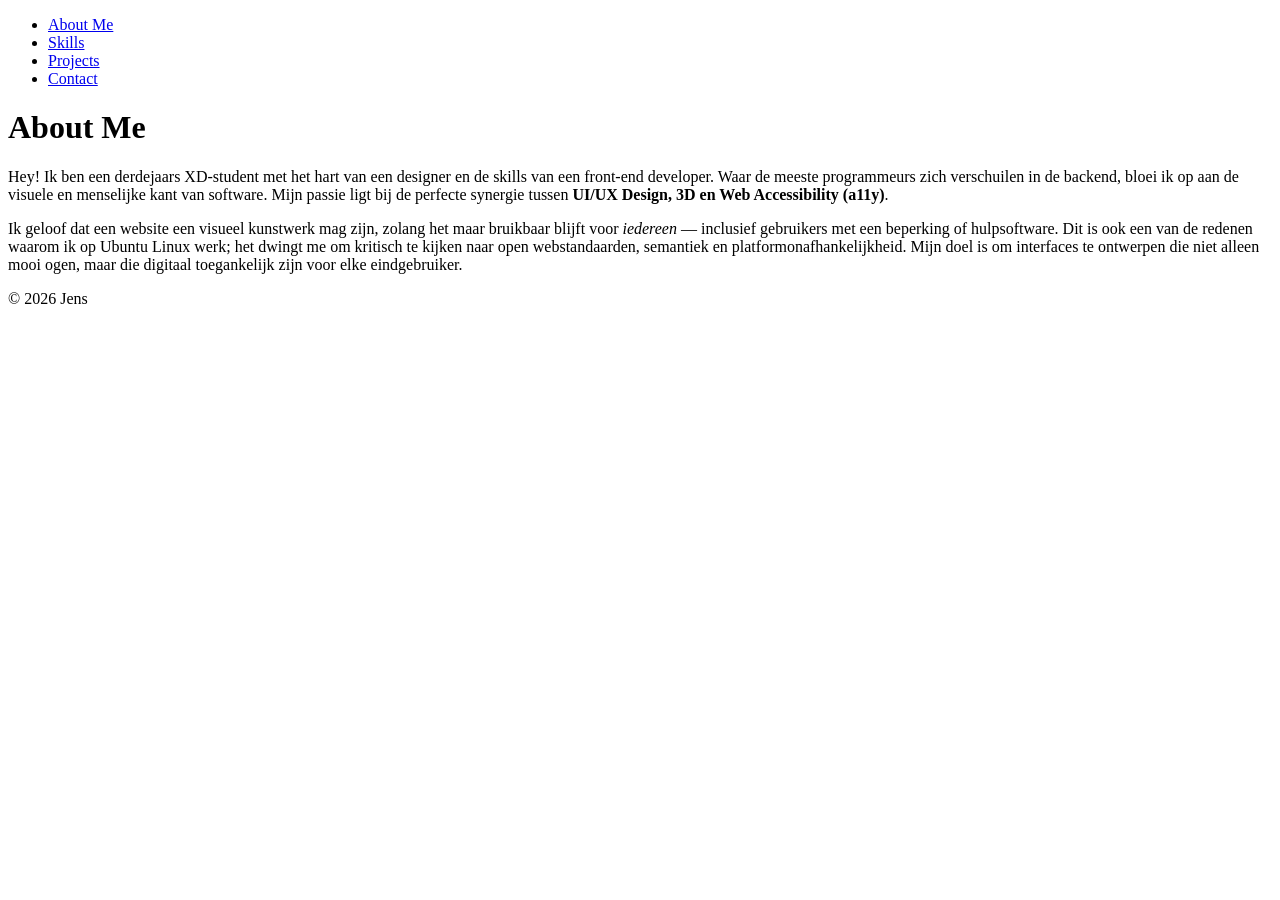
==== index.html @ 23f891c4 "initial commit with basic text content" ====
<!DOCTYPE html>
<html lang="en">
<head>
    <meta charset="UTF-8">
    <meta name="viewport" content="width=device-width, initial-scale=1.0">
    <title>My Portfolio | About Me</title>
</head>
<body>

    <nav>
        <ul>
            <li><a href="index.html">About Me</a></li>
            <li><a href="skills.html">Skills</a></li>
            <li><a href="projects.html">Projects</a></li>
            <li><a href="contact.html">Contact</a></li>
        </ul>
    </nav>

    <main>
        <h1>About Me</h1>
        <p>Hey! Ik ben een derdejaars XD-student met het hart van een designer en de skills van een front-end developer. Waar de meeste programmeurs zich verschuilen in de backend, bloei ik op aan de visuele en menselijke kant van software. Mijn passie ligt bij de perfecte synergie tussen <strong>UI/UX Design, 3D en Web Accessibility (a11y)</strong>.</p>
        
        <p>Ik geloof dat een website een visueel kunstwerk mag zijn, zolang het maar bruikbaar blijft voor <em>iedereen</em> — inclusief gebruikers met een beperking of hulpsoftware. Dit is ook een van de redenen waarom ik op Ubuntu Linux werk; het dwingt me om kritisch te kijken naar open webstandaarden, semantiek en platformonafhankelijkheid. Mijn doel is om interfaces te ontwerpen die niet alleen mooi ogen, maar die digitaal toegankelijk zijn voor elke eindgebruiker.</p>
    </main>

    <footer>
        <p>&copy; 2026 Jens</p>
    </footer>

</body>
</html>
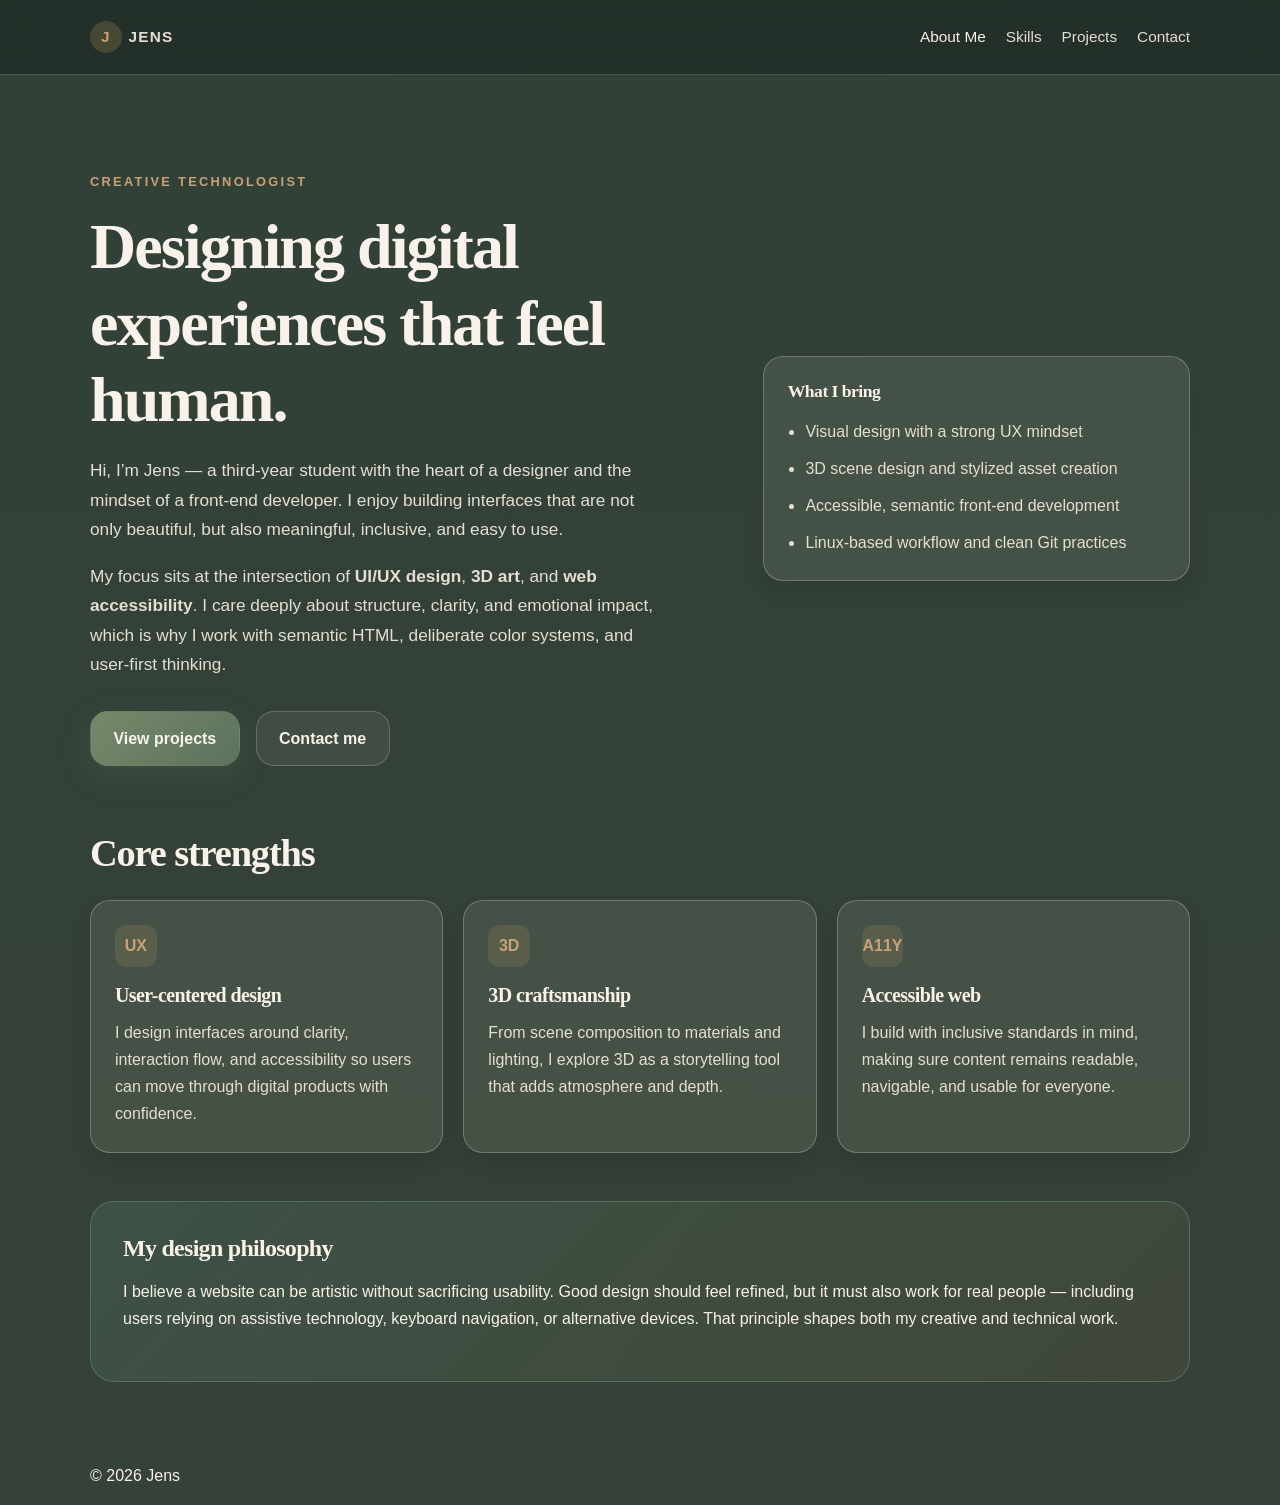
==== commit d2671d23: "feat: enhance portfolio with new layout, styles, and project details" ====
--- a/index.html
+++ b/index.html
@@ -3,29 +3,82 @@
 <head>
     <meta charset="UTF-8">
     <meta name="viewport" content="width=device-width, initial-scale=1.0">
+    <meta name="description" content="Portfolio of Jens, a third-year digital design student focusing on UI/UX, 3D art, and accessible front-end development.">
     <title>My Portfolio | About Me</title>
+    <link rel="stylesheet" href="styles.css">
 </head>
 <body>
+    <header class="site-header">
+        <div class="container site-nav">
+            <a href="index.html" class="brand"><span>J</span>Jens</a>
+            <nav aria-label="Main navigation">
+                <ul>
+                    <li><a href="index.html" aria-current="page">About Me</a></li>
+                    <li><a href="skills.html">Skills</a></li>
+                    <li><a href="projects.html">Projects</a></li>
+                    <li><a href="contact.html">Contact</a></li>
+                </ul>
+            </nav>
+        </div>
+    </header>
 
-    <nav>
-        <ul>
-            <li><a href="index.html">About Me</a></li>
-            <li><a href="skills.html">Skills</a></li>
-            <li><a href="projects.html">Projects</a></li>
-            <li><a href="contact.html">Contact</a></li>
-        </ul>
-    </nav>
+    <main class="container">
+        <section class="hero" aria-labelledby="about-title">
+            <div class="hero-copy">
+                <p class="eyebrow">Creative technologist</p>
+                <h1 id="about-title">Designing digital experiences that feel human.</h1>
+                <p>Hi, I’m Jens — a third-year student with the heart of a designer and the mindset of a front-end developer. I enjoy building interfaces that are not only beautiful, but also meaningful, inclusive, and easy to use.</p>
+                <p>My focus sits at the intersection of <strong>UI/UX design</strong>, <strong>3D art</strong>, and <strong>web accessibility</strong>. I care deeply about structure, clarity, and emotional impact, which is why I work with semantic HTML, deliberate color systems, and user-first thinking.</p>
+                <div class="cta-row">
+                    <a class="button primary" href="projects.html">View projects</a>
+                    <a class="button secondary" href="contact.html">Contact me</a>
+                </div>
+            </div>
 
-    <main>
-        <h1>About Me</h1>
-        <p>Hey! Ik ben een derdejaars XD-student met het hart van een designer en de skills van een front-end developer. Waar de meeste programmeurs zich verschuilen in de backend, bloei ik op aan de visuele en menselijke kant van software. Mijn passie ligt bij de perfecte synergie tussen <strong>UI/UX Design, 3D en Web Accessibility (a11y)</strong>.</p>
-        
-        <p>Ik geloof dat een website een visueel kunstwerk mag zijn, zolang het maar bruikbaar blijft voor <em>iedereen</em> — inclusief gebruikers met een beperking of hulpsoftware. Dit is ook een van de redenen waarom ik op Ubuntu Linux werk; het dwingt me om kritisch te kijken naar open webstandaarden, semantiek en platformonafhankelijkheid. Mijn doel is om interfaces te ontwerpen die niet alleen mooi ogen, maar die digitaal toegankelijk zijn voor elke eindgebruiker.</p>
+            <aside class="hero-card" aria-label="Profile overview">
+                <h2>What I bring</h2>
+                <ul>
+                    <li>Visual design with a strong UX mindset</li>
+                    <li>3D scene design and stylized asset creation</li>
+                    <li>Accessible, semantic front-end development</li>
+                    <li>Linux-based workflow and clean Git practices</li>
+                </ul>
+            </aside>
+        </section>
+
+        <section class="section" aria-labelledby="strengths-title">
+            <div class="section-heading">
+                <h2 id="strengths-title">Core strengths</h2>
+            </div>
+            <div class="grid-3">
+                <article class="card">
+                    <div class="icon">UX</div>
+                    <h3>User-centered design</h3>
+                    <p>I design interfaces around clarity, interaction flow, and accessibility so users can move through digital products with confidence.</p>
+                </article>
+
+                <article class="card">
+                    <div class="icon">3D</div>
+                    <h3>3D craftsmanship</h3>
+                    <p>From scene composition to materials and lighting, I explore 3D as a storytelling tool that adds atmosphere and depth.</p>
+                </article>
+
+                <article class="card">
+                    <div class="icon">A11Y</div>
+                    <h3>Accessible web</h3>
+                    <p>I build with inclusive standards in mind, making sure content remains readable, navigable, and usable for everyone.</p>
+                </article>
+            </div>
+        </section>
+
+        <section class="highlight-band" aria-labelledby="philosophy-title">
+            <h2 id="philosophy-title">My design philosophy</h2>
+            <p>I believe a website can be artistic without sacrificing usability. Good design should feel refined, but it must also work for real people — including users relying on assistive technology, keyboard navigation, or alternative devices. That principle shapes both my creative and technical work.</p>
+        </section>
     </main>
 
-    <footer>
+    <footer class="container">
         <p>&copy; 2026 Jens</p>
     </footer>
-
 </body>
 </html>
--- a/styles.css
+++ b/styles.css
@@ -0,0 +1,490 @@
+:root {
+  --bg: #2a3b31;
+  --bg-soft: #3a4d41;
+  --panel: #f5ebdc;
+  --panel-alt: #e8dcc0;
+  --text: #f8f2ea;
+  --muted: #e5ded2;
+  --accent: #75896a;
+  --accent-strong: #5d725d;
+  --gold: #c6a276;
+  --green: #8da07a;
+  --border: rgba(255, 248, 240, 0.14);
+  --shadow: 0 12px 24px rgba(22, 29, 23, 0.22);
+}
+
+* {
+  box-sizing: border-box;
+}
+
+html {
+  scroll-behavior: smooth;
+}
+
+body {
+  margin: 0;
+  font-family: "Segoe UI", Tahoma, Geneva, Verdana, sans-serif;
+  background:
+    linear-gradient(180deg, rgba(42, 59, 49, 0.97), rgba(50, 61, 52, 0.98)),
+    radial-gradient(circle at top, rgba(198, 162, 118, 0.08), transparent 35%),
+    repeating-linear-gradient(
+      0deg,
+      rgba(255, 255, 255, 0.02),
+      rgba(255, 255, 255, 0.02) 1px,
+      transparent 1px,
+      transparent 4px
+    );
+  color: var(--text);
+  line-height: 1.7;
+}
+
+a {
+  color: inherit;
+  text-decoration: none;
+}
+
+img {
+  max-width: 100%;
+  display: block;
+}
+
+.container {
+  width: min(1100px, calc(100% - 2rem));
+  margin: 0 auto;
+}
+
+.site-header {
+  position: sticky;
+  top: 0;
+  z-index: 20;
+  backdrop-filter: blur(12px);
+  background: rgba(33, 46, 39, 0.82);
+  border-bottom: 1px solid rgba(214, 199, 176, 0.22);
+}
+
+.site-nav {
+  display: flex;
+  align-items: center;
+  justify-content: space-between;
+  gap: 1rem;
+  min-height: 74px;
+}
+
+.brand {
+  font-size: 1.2rem;
+  font-weight: 700;
+  letter-spacing: 0.08em;
+  text-transform: uppercase;
+  color: var(--gold);
+}
+
+.brand span {
+  display: inline-flex;
+  align-items: center;
+  justify-content: center;
+  width: 2rem;
+  height: 2rem;
+  margin-right: 0.4rem;
+  border-radius: 50%;
+  background: rgba(229, 184, 105, 0.18);
+  color: var(--gold);
+}
+
+.site-nav ul {
+  display: flex;
+  list-style: none;
+  gap: 1.25rem;
+  padding: 0;
+  margin: 0;
+}
+
+.site-nav a {
+  color: var(--muted);
+  font-size: 0.96rem;
+  transition: color 0.2s ease;
+}
+
+.site-nav a:hover,
+.site-nav a:focus-visible,
+.site-nav a[aria-current="page"] {
+  color: var(--text);
+}
+
+main {
+  padding: 2rem 0 4rem;
+}
+
+.hero {
+  display: grid;
+  grid-template-columns: 1.2fr 0.8fr;
+  gap: 2rem;
+  align-items: center;
+  padding: 4rem 0 2rem;
+}
+
+.eyebrow {
+  margin: 0 0 1rem;
+  font-size: 0.8rem;
+  letter-spacing: 0.18em;
+  text-transform: uppercase;
+  color: var(--gold);
+  font-weight: 700;
+}
+
+h1, h2, h3 {
+  line-height: 1.2;
+  margin-top: 0;
+  font-family: Georgia, "Times New Roman", serif;
+  letter-spacing: -0.03em;
+}
+
+h1 {
+  font-size: clamp(2.6rem, 5vw, 4.4rem);
+  margin-bottom: 1rem;
+}
+
+.hero-copy p:not(.eyebrow) {
+  font-size: 1.08rem;
+  color: var(--muted);
+  max-width: 60ch;
+}
+
+.cta-row {
+  display: flex;
+  flex-wrap: wrap;
+  gap: 1rem;
+  margin-top: 2rem;
+}
+
+.button {
+  display: inline-flex;
+  align-items: center;
+  justify-content: center;
+  min-height: 46px;
+  padding: 0.8rem 1.4rem;
+  border-radius: 18px;
+  border: 1px solid transparent;
+  font-weight: 600;
+  transition: transform 0.2s ease, box-shadow 0.2s ease;
+}
+
+.button:hover,
+.button:focus-visible {
+  transform: translateY(-1px);
+}
+
+.button.primary {
+  background: linear-gradient(135deg, var(--accent) 0%, var(--accent-strong) 100%);
+  color: #f8f3ec;
+  box-shadow: 0 10px 30px rgba(95, 114, 93, 0.25);
+}
+
+.button.secondary {
+  border-color: rgba(255, 245, 232, 0.2);
+  color: var(--text);
+  background: rgba(245, 235, 220, 0.07);
+}
+
+.hero-card,
+.card,
+.project-card,
+.summary-card,
+.contact-panel {
+  background: rgba(245, 235, 220, 0.09);
+  border: 1px solid rgba(214, 199, 176, 0.35);
+  border-radius: 20px;
+  box-shadow: 0 10px 18px rgba(17, 24, 19, 0.12);
+}
+
+.hero-card {
+  padding: 1.5rem;
+}
+
+.hero-card h2 {
+  margin: 0 0 1rem;
+  font-size: 1.1rem;
+}
+
+.hero-card ul {
+  margin: 0;
+  padding-left: 1.1rem;
+  color: var(--muted);
+}
+
+.hero-card li + li {
+  margin-top: 0.6rem;
+}
+
+.section {
+  padding-top: 2rem;
+}
+
+.section-heading {
+  margin-bottom: 1.5rem;
+}
+
+.section-heading h2 {
+  font-size: clamp(2rem, 3vw, 2.8rem);
+  margin-bottom: 0.5rem;
+}
+
+.section-heading p {
+  color: var(--muted);
+  margin: 0;
+}
+
+.grid-3 {
+  display: grid;
+  grid-template-columns: repeat(3, minmax(0, 1fr));
+  gap: 1.25rem;
+}
+
+.card {
+  padding: 1.5rem;
+}
+
+.card .icon {
+  display: inline-flex;
+  align-items: center;
+  justify-content: center;
+  width: 2.6rem;
+  height: 2.6rem;
+  margin-bottom: 1rem;
+  border-radius: 12px;
+  background: rgba(229, 184, 105, 0.12);
+  color: var(--gold);
+  font-weight: 700;
+}
+
+.card h3 {
+  font-size: 1.25rem;
+  margin-bottom: 0.75rem;
+}
+
+.card p {
+  margin: 0;
+  color: var(--muted);
+}
+
+.highlight-band {
+  margin-top: 3rem;
+  padding: 2rem;
+  border-radius: 24px;
+  border: 1px solid rgba(127, 200, 169, 0.3);
+  background: linear-gradient(135deg, rgba(127, 200, 169, 0.12), rgba(229, 184, 105, 0.06));
+}
+
+.highlight-band h2 {
+  margin-bottom: 0.75rem;
+}
+
+.page-header {
+  padding: 3rem 0 1rem;
+}
+
+.page-header h1 {
+  margin-bottom: 0.5rem;
+}
+
+.page-header p {
+  color: var(--muted);
+  font-size: 1.05rem;
+}
+
+.project-grid {
+  display: grid;
+  grid-template-columns: repeat(2, minmax(0, 1fr));
+  gap: 1.5rem;
+  margin-top: 2rem;
+}
+
+.project-card {
+  overflow: hidden;
+}
+
+.project-card img {
+  width: 100%;
+  height: 220px;
+  object-fit: cover;
+  background: #2c4034;
+}
+
+.project-card .content {
+  padding: 1.5rem;
+}
+
+.project-tag {
+  display: inline-block;
+  font-size: 0.76rem;
+  text-transform: uppercase;
+  letter-spacing: 0.12em;
+  font-weight: 700;
+  color: var(--gold);
+}
+
+.project-card h3 {
+  margin: 0.75rem 0 0.6rem;
+  font-size: 1.5rem;
+}
+
+.project-card p {
+  color: var(--muted);
+  margin: 0 0 1rem;
+}
+
+.project-card .meta {
+  display: flex;
+  justify-content: space-between;
+  align-items: center;
+  gap: 1rem;
+  margin-top: 1.25rem;
+  color: var(--muted);
+}
+
+.case-study {
+  display: grid;
+  grid-template-columns: 1.15fr 0.85fr;
+  gap: 2rem;
+  align-items: start;
+}
+
+.case-study figure {
+  margin: 0;
+  background: rgba(243, 234, 219, 0.08);
+  border: 1px solid rgba(223, 231, 222, 0.18);
+  border-radius: 24px;
+  overflow: hidden;
+  box-shadow: var(--shadow);
+}
+
+.case-study figure img {
+  width: 100%;
+  max-height: 640px;
+  object-fit: cover;
+}
+
+.case-study figcaption {
+  padding: 1rem 1.2rem;
+  color: var(--muted);
+  font-size: 0.92rem;
+}
+
+.summary-card {
+  padding: 1.5rem;
+}
+
+.summary-card h3 {
+  color: var(--gold);
+  margin-bottom: 0.75rem;
+}
+
+.summary-card ul {
+  margin: 0;
+  padding-left: 1.2rem;
+  color: var(--muted);
+}
+
+.summary-card li + li {
+  margin-top: 0.5rem;
+}
+
+.content-block {
+  padding: 1.2rem 0;
+}
+
+.content-block h2 {
+  margin-bottom: 0.7rem;
+}
+
+.content-block p {
+  color: var(--muted);
+}
+
+.skill-list {
+  display: grid;
+  grid-template-columns: repeat(2, minmax(0, 1fr));
+  gap: 1.5rem;
+  margin-top: 2rem;
+}
+
+.skill-list .card ul {
+  margin: 0;
+  padding-left: 1.2rem;
+  color: var(--muted);
+}
+
+.skill-list .card li + li {
+  margin-top: 0.55rem;
+}
+
+.contact-grid {
+  display: grid;
+  grid-template-columns: 1.1fr 0.9fr;
+  gap: 1.5rem;
+  margin-top: 2rem;
+}
+
+.contact-panel {
+  padding: 1.7rem;
+}
+
+.contact-panel h2 {
+  margin-bottom: 1rem;
+}
+
+.contact-list {
+  list-style: none;
+  padding: 0;
+  margin: 0;
+}
+
+.contact-list li {
+  padding: 0.8rem 0;
+  border-bottom: 1px solid var(--border);
+}
+
+.contact-list li:last-child {
+  border-bottom: 0;
+}
+
+.contact-list strong {
+  display: inline-block;
+  min-width: 110px;
+  color: var(--text);
+}
+
+.contact-panel a {
+  color: var(--gold);
+}
+
+.back-link {
+  display: inline-block;
+  margin-bottom: 1rem;
+  color: var(--gold);
+}
+
+@media (max-width: 820px) {
+  .hero,
+  .case-study,
+  .contact-grid,
+  .project-grid,
+  .grid-3,
+  .skill-list {
+    grid-template-columns: 1fr;
+  }
+
+  .site-nav {
+    flex-direction: column;
+    justify-content: center;
+    padding: 1rem 0;
+  }
+
+  .site-nav ul {
+    flex-wrap: wrap;
+    justify-content: center;
+  }
+
+  .hero {
+    padding-top: 2.5rem;
+  }
+}
